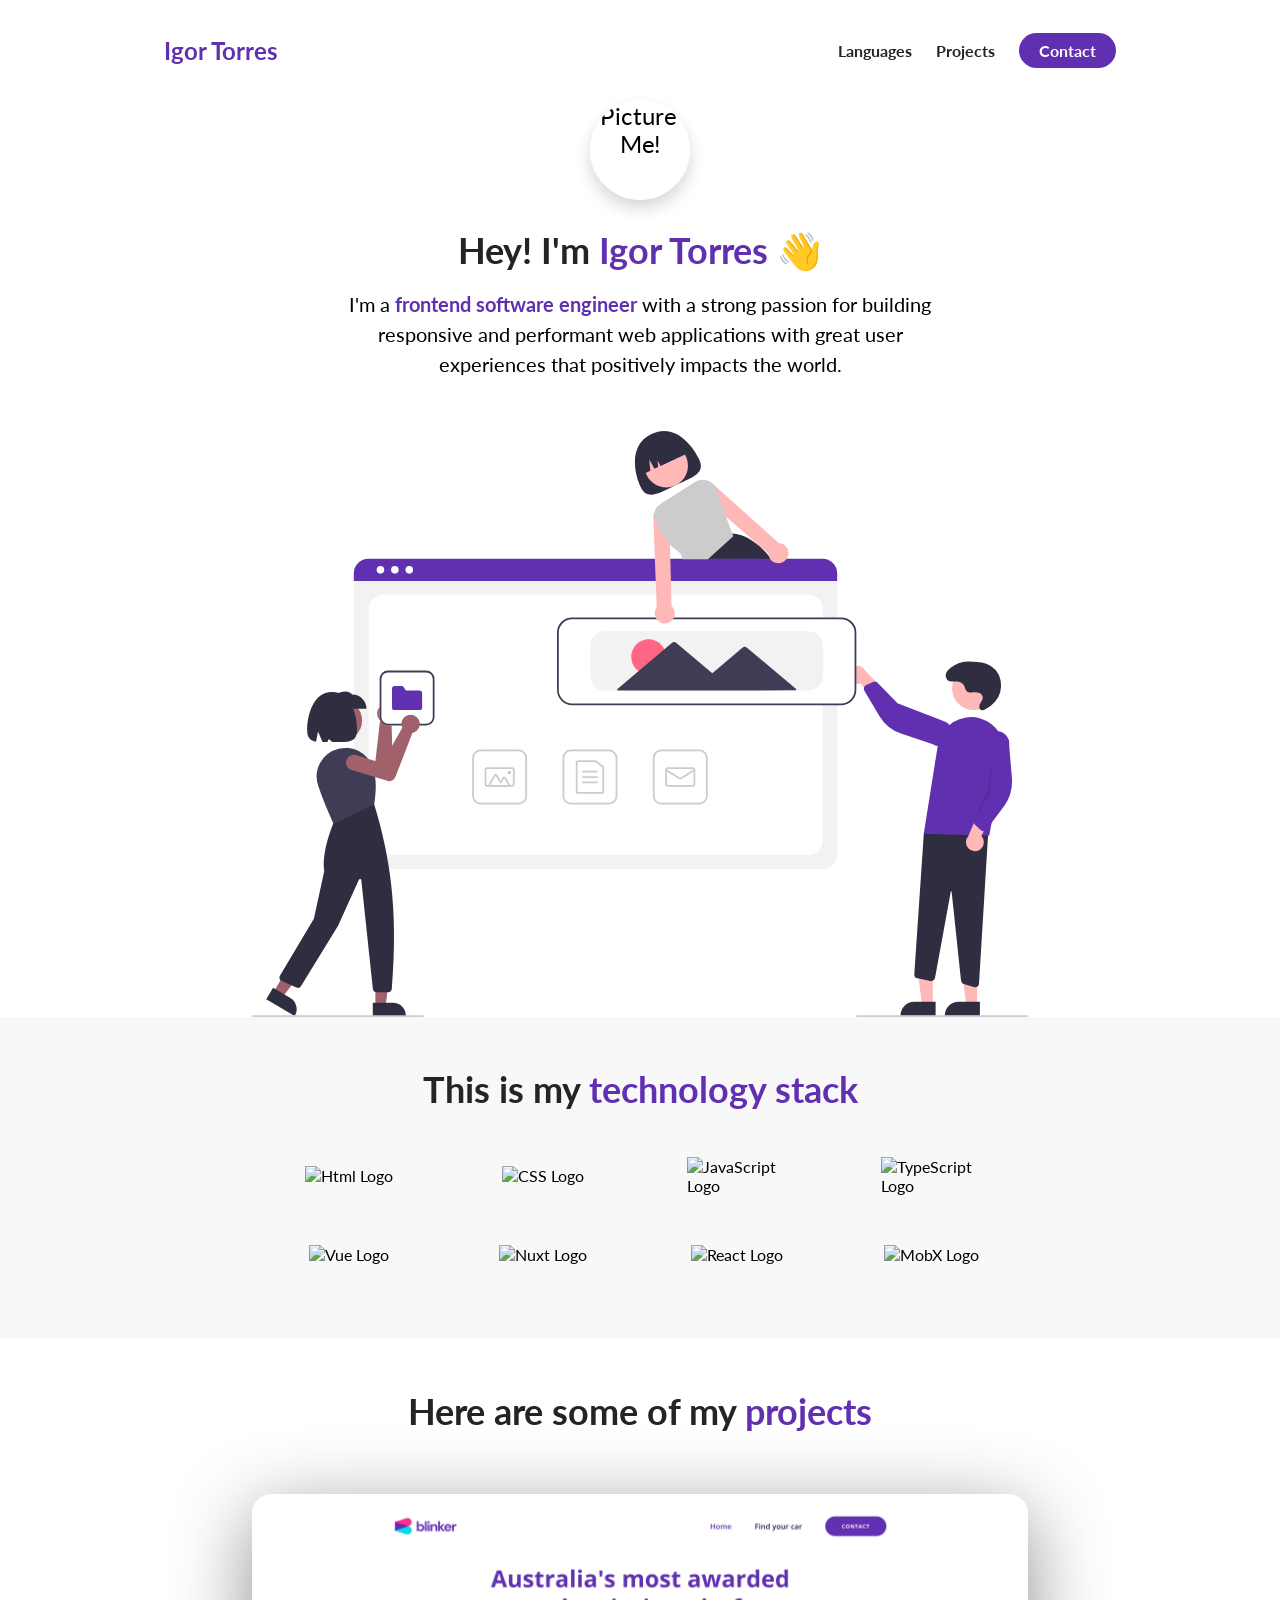
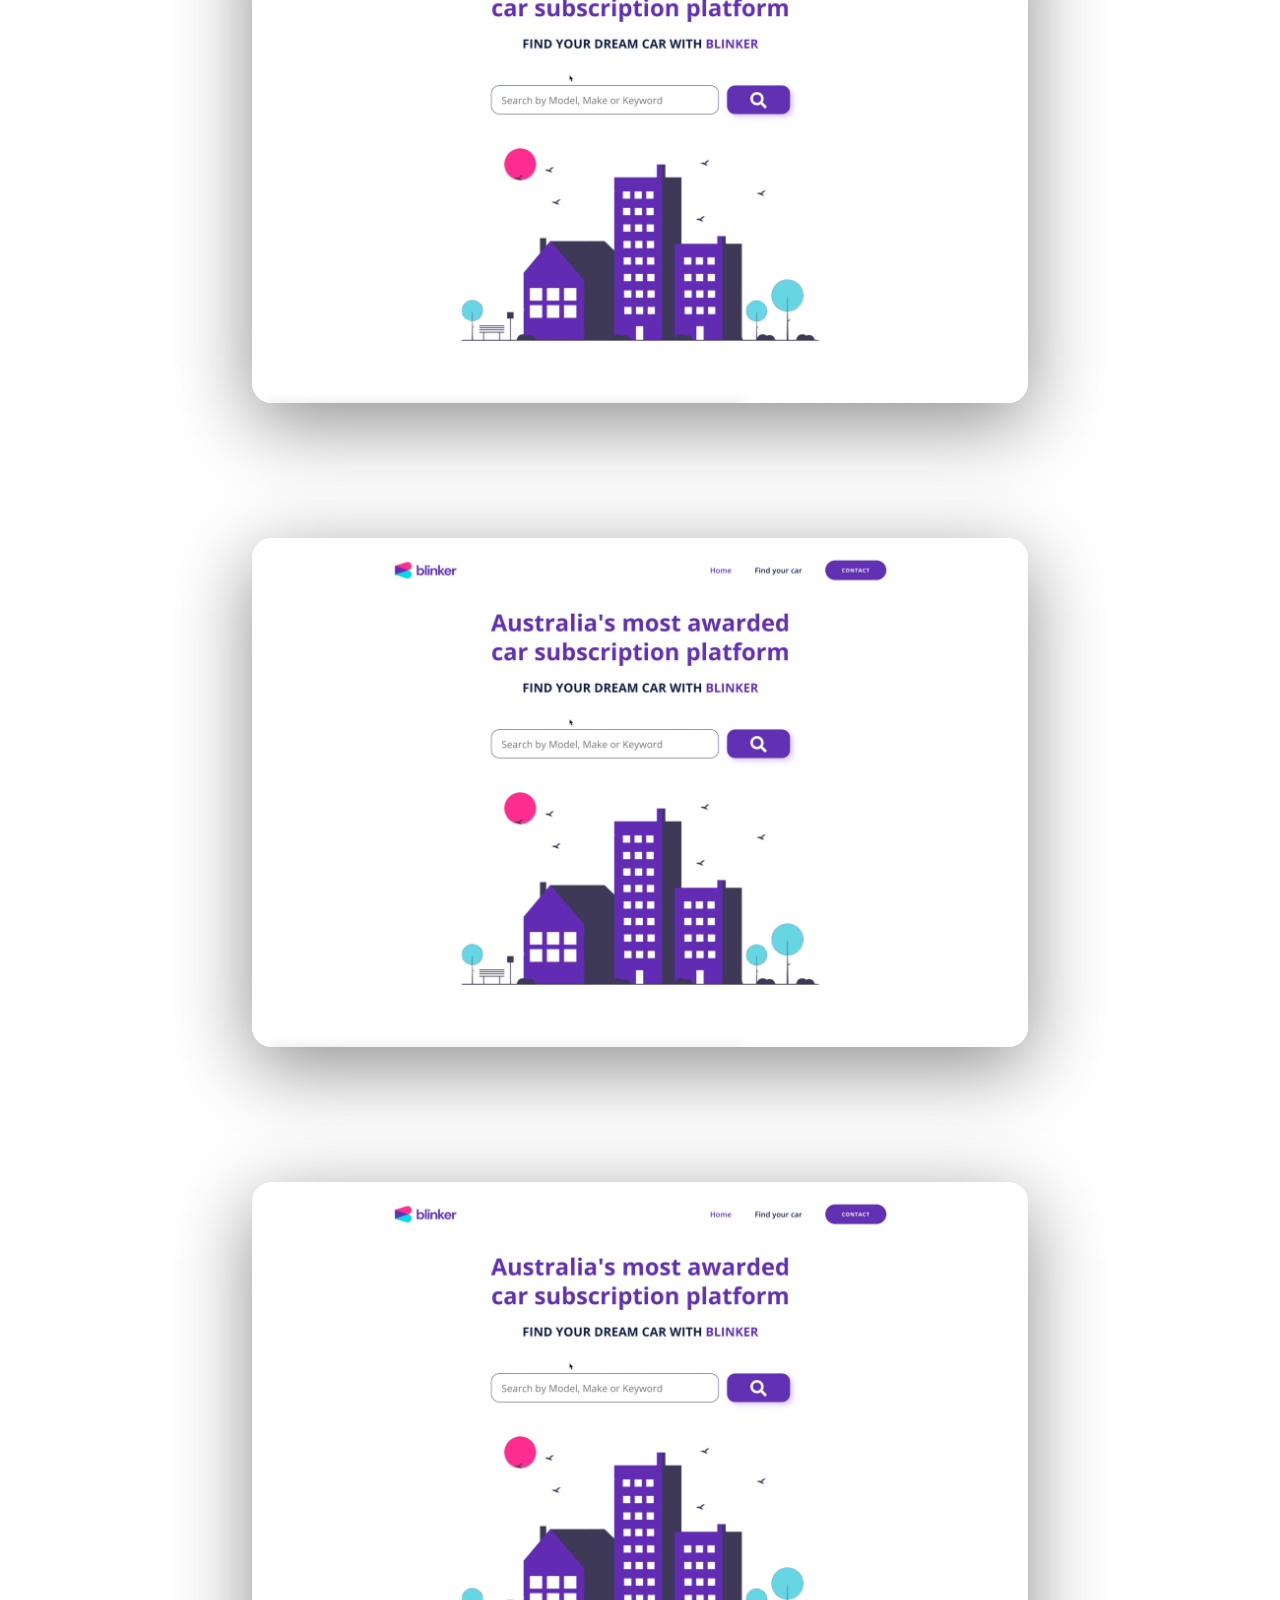
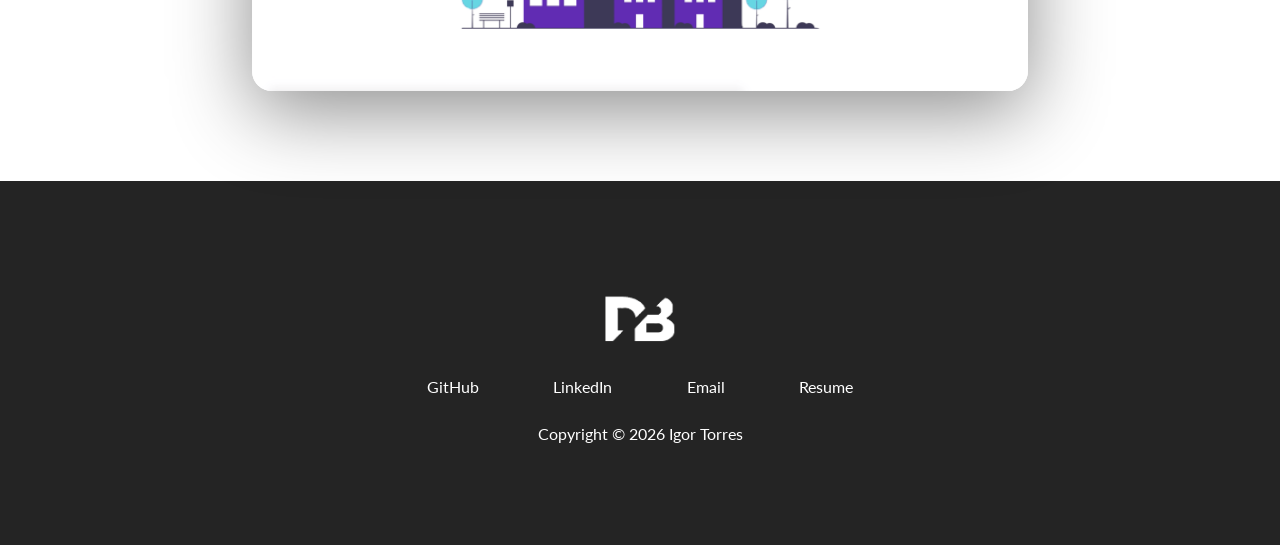
==== index.html @ 581d93eb "new file:   assets/Example Resume.pdf 	new file:   assets/chat.png 	new file:   assets/dashboard.png" ====
<!DOCTYPE html>
<html lang="en">

<head>
  <meta charset="UTF-8">
  <meta http-equiv="X-UA-Compatible" content="IE=edge">
  <meta name="viewport" content="width=device-width, initial-scale=1.0">
  <title>Igor Torres</title>
  <link rel="stylesheet" href="./styles.css">
  <script src="https://kit.fontawesome.com/c8e4d183c2.js" crossorigin="anonymous"></script>
</head>

<body>
  <section id="about-me">
    <nav>
      <div class="personal__logo">Igor Torres</div>
      <ul class="nav__link--list">
        <li class="nav__link">
          <a href="#languages" class="
            nav__link--anchor
            link__hover-effect
            link__hover-effect--black
          ">Languages</a>
        </li>
        <li class="nav__link">
          <a href="#projects" class="
            nav__link--anchor
            link__hover-effect
            link__hover-effect--black
          ">Projects</a>
        </li>
        <li class="nav__link">
          <a href="mailto:email@email.com" class="
            nav__link--anchor
            nav__link--anchor-primary
          ">Contact</a>
        </li>
      </ul>
    </nav>
    <div class="flex flex-1">
      <div class="about-me__info row">
        <div class="about-me__info--container">
          <figure class="about-me__picture--mask">
            <img src="./assets/me.jpeg" class="about-me__picture" alt="Picture of Me!">
          </figure>
          <h1 class="about-me__info--title">
            Hey! I'm <span class="text--purple">Igor Torres</span>&nbsp;<span class="wave">👋</span>
          </h1>
          <p class="about-me__info--para">
            I'm a <strong class="text--purple">frontend software engineer</strong> with a strong passion for building
            responsive and performant web
            applications with great user experiences that positively impacts the world.
          </p>
          <div class="about-me__links">
            <a href="" class="about-me__link">
              <i class="fab fa-linkedin-in"></i>
            </a>
            <a href="" class="about-me__link">
              <i class="fab fa-github"></i>
            </a>
            <a href="" class="about-me__link">
              <i class="far fa-envelope"></i>
            </a>
            <a href="./assets/Example Resume.pdf" target="_blank" class="about-me__link">
              <i class="fas fa-file-pdf"></i>
            </a>
          </div>
        </div>
        <figure class="about-me__img--container">
          <img src="./assets/undraw_websites.svg" class="about-me__img" alt="">
        </figure>
      </div>
    </div>
  </section>
  <section id="languages">
    <div class="container">
      <div class="row">
        <h1 class="section__title">This is my <span class="text--purple">technology stack</span></h1>
        <div class="language__list">
          <div class="language">
            <figure class="language__img--wrapper">
              <img
                src="https://upload.wikimedia.org/wikipedia/commons/thumb/3/38/HTML5_Badge.svg/240px-HTML5_Badge.svg.png"
                alt="Html Logo" class="language__img" />
            </figure>
            <span class="language__name">HTML</span>
          </div>
          <div class="language">
            <figure class="language__img--wrapper">
              <img src="https://cdn.iconscout.com/icon/free/png-256/css-131-722685.png" alt="CSS Logo"
                class="language__img" />
            </figure>
            <span class="language__name">CSS</span>
          </div>
          <div class="language">
            <figure class="language__img--wrapper">
              <img src="https://cdn.iconscout.com/icon/free/png-256/javascript-1-225993.png" alt="JavaScript Logo"
                class="language__img" />
            </figure>
            <span class="language__name">JavaScript</span>
          </div>
          <div class="language">
            <figure class="language__img--wrapper">
              <img src="https://cdn.iconscout.com/icon/free/png-256/typescript-3521774-2945272.png"
                alt="TypeScript Logo" class="language__img" />
            </figure>
            <span class="language__name">TypeScript</span>
          </div>
          <div class="language">
            <figure class="language__img--wrapper">
              <img src="https://cdn.iconscout.com/icon/free/png-256/vue-282497.png" alt="Vue Logo"
                class="language__img" />
            </figure>
            <span class="language__name">Vue</span>
          </div>
          <div class="language">
            <figure class="language__img--wrapper">
              <img src="https://cdn.iconscout.com/icon/free/png-256/nuxt-dot-js-3628959-3030184.png" alt="Nuxt Logo"
                class="language__img" />
            </figure>
            <span class="language__name">Nuxt</span>
          </div>
          <div class="language">
            <figure class="language__img--wrapper">
              <img src="https://cdn.iconscout.com/icon/free/png-256/react-3-1175109.png" alt="React Logo"
                class="language__img" />
            </figure>
            <span class="language__name">React</span>
          </div>
          <div class="language">
            <figure class="language__img--wrapper">
              <img src="https://mobx.js.org/img/mobx.png" alt="MobX Logo" class="language__img" />
            </figure>
            <span class="language__name">MobX</span>
          </div>
        </div>
      </div>
    </div>
  </section>
  <section id="projects">
    <div class="container">
      <div class="row">
        <h1 class="section__title">Here are some of my <span class="text--purple">projects</span></h1>
        <ul class="project__list">
          <li class="project">
            <div class="project__wrapper">
              <img src="./assets/loopit.png" class="project__img" alt="Car subscription project">
              <div class="project__description">
                <h3 class="project__description--title">Car sales project</h3>
                <h4 class="project__description--sub-title">
                  Html, CSS, JavaScript, Vue, Vuex
                </h4>
                <p class="project__description--para">
                  Lorem ipsum dolor sit amet, consectetur adipiscing elit. Sed diam leo, scelerisque sed odio eget,
                  luctus faucibus augue. Fusce volutpat iaculis dapibus. Lorem ipsum dolor sit amet, consectetur
                  adipiscing elit. Maecenas id eleifend libero. In hac habitasse platea dictumst.
                </p>
                <div class="project__description--links">
                  <a href="https://www.github.com/yourlink" target="_blank" class="project__description--link">
                    <i class="fab fa-github"></i>
                  </a>
                  <a href="https://www.yourwebsite.com" class="project__description--link">
                    <i class="fas fa-link"></i>
                  </a>
                </div>
              </div>
            </div>
          </li>
          <li class="project">
            <div class="project__wrapper">
              <img src="./assets/loopit.png" class="project__img" alt="Car subscription project">
              <div class="project__description">
                <h3 class="project__description--title">Car sales project</h3>
                <h4 class="project__description--sub-title">
                  Html, CSS, JavaScript, Vue, Vuex
                </h4>
                <p class="project__description--para">
                  Lorem ipsum dolor sit amet, consectetur adipiscing elit. Sed diam leo, scelerisque sed odio eget,
                  luctus faucibus augue. Fusce volutpat iaculis dapibus. Lorem ipsum dolor sit amet, consectetur
                  adipiscing elit. Maecenas id eleifend libero. In hac habitasse platea dictumst.
                </p>
                <div class="project__description--links">
                  <a href="https://www.github.com/yourlink" target="_blank" class="project__description--link">
                    <i class="fab fa-github"></i>
                  </a>
                  <a href="https://www.yourwebsite.com" class="project__description--link">
                    <i class="fas fa-link"></i>
                  </a>
                </div>
              </div>
            </div>
          </li>
          <li class="project">
            <div class="project__wrapper">
              <img src="./assets/loopit.png" class="project__img" alt="Car subscription project">
              <div class="project__description">
                <h3 class="project__description--title">Dashboard</h3>
                <h4 class="project__description--sub-title">
                  Html, CSS, JavaScript, Vue, Vuex
                </h4>
                <p class="project__description--para">
                  Lorem ipsum dolor sit amet, consectetur adipiscing elit. Sed diam leo, scelerisque sed odio eget,
                  luctus faucibus augue. Fusce volutpat iaculis dapibus. Lorem ipsum dolor sit amet, consectetur
                  adipiscing elit. Maecenas id eleifend libero. In hac habitasse platea dictumst.
                </p>
                <div class="project__description--links">
                  <a href="https://www.github.com/yourlink" target="_blank" class="project__description--link">
                    <i class="fab fa-github"></i>
                  </a>
                  <a href="https://www.yourwebsite.com" class="project__description--link">
                    <i class="fas fa-link"></i>
                  </a>
                </div>
              </div>
            </div>
          </li>
        </ul>
      </div>
    </div>
  </section>
  <footer>
    <div class="row footer__row">
      <a href="#" class="footer__anchor">
        <figure class="footer__logo">
          <img src="./assets/logo.svg" class="footer__logo--img" alt="">
        </figure>
        <span class="footer__logo--popper">
          Top
          <i class="fas fa-arrow-up"></i>
        </span>
      </a>
      <div class="footer__social--list">
        <a href="https://google.com" target="_blank" class="
          footer__social--link
          link__hover-effect
          link__hover-effect--white
        " target="_blank">GitHub</a>
        <a href="https://google.com" target="_blank" class="
          footer__social--link
          link__hover-effect
          link__hover-effect--white
        " target="_blank">LinkedIn</a>
        <a href="mailto:email@email.com" target="_blank" class="
          footer__social--link
          link__hover-effect
          link__hover-effect--white
        " target="_blank">Email</a>
        <a href="./assets/Example Resume.pdf" target="_blank" class="
          footer__social--link
          link__hover-effect
          link__hover-effect--white
        " target="_blank">Resume</a>
      </div>
      <div class="footer__copyright">Copyright © 2026 Igor Torres</div>
    </div>
  </footer>
</body>

</html>
---- styles.css ----
@import url('https://fonts.googleapis.com/css2?family=Lato:wght@400;700&display=swap');

/* -----------------------
--------- GENERAL --------
----------------------- */

* {
  font-family: 'Lato', sans-serif;
  padding: 0;
  margin: 0;
  box-sizing: border-box;
}

html {
  scroll-behavior: smooth;
}

h1, h2, h3, h4, h5, h6, span {
  color: #242424;
  text-align: center;
  line-height: 1.25;
}

h1 {
  font-size: 36px;
}

p {
  line-height: 1.5;
  font-size: 16px;
}

a {
  text-decoration: none;
  position: relative;
  transition: opacity 300ms ease;
}

i:hover {
  opacity: 0.7;
}

.link__hover-effect:after {
  content: "";
  position: absolute;
  height: 3px;
  width: 0;
  bottom: -3px;
  right: 0;
  transition: all 300ms ease;
}

.link__hover-effect--white:after {
  background-color: #fff;
}
.link__hover-effect--black:after {
  background-color: #000;
}

.link__hover-effect:hover:after {
  width: 100%;
  left: 0;
}

li {
  list-style-type: none;
}

.flex {
  display: flex;
}

.flex-1 {
  flex: 1;
}

.container {
  padding: 50px 0;
}
.row {
  width: 100%;
  max-width: 800px;
  margin: 0 auto;
  padding: 0 12px;
}

.text--purple {
  color: #6030b1;
}

section:nth-child(even) {
  background-color: #f8f8f8;
}

.section__title {
  margin-bottom: 20px;
}

/* -----------------------
----- NAVIGATION BAR -----
----------------------- */

nav {
  height: 100px;
  width: 100%;
  max-width: 1000px;
  margin: 0 auto;
  display: flex;
  justify-content: space-between;
  align-items: center;
  padding: 0 12px;
}

.nav__link--list {
  display: flex;
}

.nav__link--anchor {
  margin: 0 12px;
  color: #242424;
  font-weight: 700;
}

.nav__link--anchor-primary {
  background-color: #6030b1;
  padding: 8px 20px;
  border-radius: 50px;
  color: white;
  transition: all 300ms ease;
}

.nav__link--anchor-primary:hover {
  background-color: #5d3eff;
}

.personal__logo {
  font-size: 24px;
  color: #6030b1;
  margin: 0 12px;
  font-weight: bold
}

/* -----------------------
-------- ABOUT ME --------
----------------------- */

#about-me {
  min-height: 100vh;
  display: flex;
  flex-direction: column;
}

.about-me__info {
  display: flex;
  flex-direction: column;
}

.about-me__info--container {
  display: flex;
  flex-direction: column;
  align-items: center;
  max-width: 600px;
  margin: 0 auto;
  text-align: center;
}

.about-me__picture--mask {
  width: 100px;
  height: 100px;
  border-radius: 50%;
  overflow: hidden;
  box-shadow: 0 8px 16px rgba(0, 0, 0, 0.16);
  margin-bottom: 28px;
  animation: animate-profile-picture 800ms 200ms backwards;
}

@keyframes animate-profile-picture {
  0% {
    transform: scale(0);
  }
  80% {
    transform: scale(1.1);
  }
  100% {
    transform: scale(1);
  }
}

.about-me__picture {
  width: 100%;
  transform: scale(1.5);
  padding-top: 8px;
}

.about-me__info--title {
  margin-bottom: 16px;
  animation: fade-up 650ms 400ms backwards;
}
.about-me__info--para {
  font-size: 20px;
  margin-bottom: 28px;
  animation: fade-up 650ms 600ms backwards;
}

.about-me__link {
  font-size: 20px;
  color: #242424;
  padding: 0 16px;
}

.about-me__links {
  animation: fade-up 650ms 800ms backwards;
}

@keyframes fade-up {
  0% {
    opacity: 0;
    transform: translateY(40px);
  }
  100% {
    opacity: 1;
    transform: translateY(0);
  }
}

.about-me__img--container {
  flex: 1;
  display: flex;
  align-items: center;
}
.about-me__img {
  width: 100%;
  animation: fade-in 1200ms 800ms backwards;
}

@keyframes fade-in {
  0% {
    opacity: 0;
  }
  100% {
    opacity: 1;
  }
}

.wave {
  display: inline-block;
  animation: animate-wave 500ms infinite ease-in-out;
}

@keyframes animate-wave {
  0% {
    transform: rotate(0);
  }
  50% {
    transform: rotate(30deg);
  }
  100% {
    transform: rotate(0);
  }
}

/* -----------------------
------ TECH - STACK ------
----------------------- */

.language__img {
  width: 100%;
  max-width: 100px;
  transition: all 300ms;
}
.language:hover .language__img {
  filter: brightness(80%);
  opacity: 0.86;
  transform: scale(0.9);
}

.language {
  width: 25%;
  display: flex;
  justify-content: center;
  position: relative;
}
.language__img--wrapper {
  display: flex;
  justify-content: center;
  align-items: center;
  padding: 25px 16px;
}

.language__list {
  display: flex;
  justify-content: center;
  width: 100%;
  flex-wrap: wrap;
}

.language__name {
  position: absolute;
  bottom: 0;
  transform: scale(0);
  transition: all 300ms;
  font-size: 20px;
  opacity: 0;
}
.language:hover .language__name {
  transform: scale(1);
  opacity: 1;
}

/* -----------------------
-------- PROJECTS --------
----------------------- */

.project {
  margin-bottom: 135px;
}

.project:last-child {
  margin-bottom: 40px;
}

.project__img {
  width: 100%;
  transition: all 500ms ease;
}

.project__wrapper {
  display: flex;
  box-shadow: 0 20px 80px rgba(0, 0, 0, 0.45);
  border-radius: 20px;
  overflow: hidden;
  position: relative;
}
.project__wrapper:before {
  content: "";
  position: absolute;
  top: 0;
  left: 0;
  height: 100%;
  width: 100%;
  background-color: #1c1d25;
  opacity: 0;
  transition: all 450ms ease;
  z-index: 2;
  transform: translateY(100%);
}
.project:hover .project__wrapper:before {
  transform: translateY(0);
  opacity: 0.7;
}
.project:hover .project__img {
  transform: scale(1.07);
  filter: blur(5px);
}

.project:hover .project__description {
  opacity: 1;
  transform: translateY(-50%);
}

.project__list {
  padding-top: 40px;
}

.project__description {
  position: absolute;
  top: 50%;
  left: 90px;
  transform: translateY(100%);
  max-width: 550px;
  z-index: 3;
  opacity: 0;
  transition: transform 450ms, opacity 300ms;
}

.project__description--title {
  font-size: 40px;
}

.project__description--para {
  margin: 16px 0;
}

.project__description--link {
  font-size: 20px;
  margin-right: 16px;
}

.project__description--title,
.project__description--sub-title,
.project__description--para,
.project__description--link {
  text-align: left;
  color: #fff;
}

/* -----------------------
--------- FOOTER ---------
----------------------- */

footer {
  background-color: #242424;
}

.footer__social--list {
  width: 100%;
  max-width: 500px;
  display: flex;
  justify-content: space-around;
  margin-bottom: 28px;
}
.footer__row {
  display: flex;
  flex-direction: column;
  align-items: center;
  justify-content: center;
  padding: 8% 0;
}

.footer__logo--img {
  width: 70px;
  height: 70px;
}

.footer__social--link,
.footer__copyright,
.footer__logo--popper {
  color: #fff;
}

.footer__logo--popper {
  position: absolute;
  right: 0;
  top: 30px;
  font-weight: 700;
  opacity: 0;
  transition: all 300ms ease;
}

.footer__anchor {
  margin-bottom: 20px;
  position: relative;
}

.footer__anchor:hover .footer__logo--popper {
  transform: translateX(60px);
  opacity: 1;
}

/* Small phones, tablets, large smartphones */
@media (max-width: 768px) {
  nav {
    height: 68px;
  }

  h1 {
    font-size: 28px;
  }

  .about-me__info--para {
    font-size: 18px;
  }

  .language {
    width: calc(100% / 3);
  }

  .project__description--para {
    font-size: 14px;
  }

  .project__description {
    left: 30px;
    padding-right: 30px;
  }
}

/* -----------------------
--------- MOBILE ---------
----------------------- */

@media (max-width: 480px) {
  .nav__link:not(:last-child) {
    display: none;
  }

  .project__wrapper {
    border-radius: 0;
  }

  .project__description {
    padding: 0;
    left: 0;
    width: 100%;
  }

  .project__description--para {
    display: none;
  }

  .project__description--links {
    display: flex;
    justify-content: center;
  }

  .project__description--title {
    font-size: 32px;
    line-height: 1;
    text-align: center;
  }

  .project__description--sub-title {
    text-align: center;
    margin: 12px 0;
  }
}
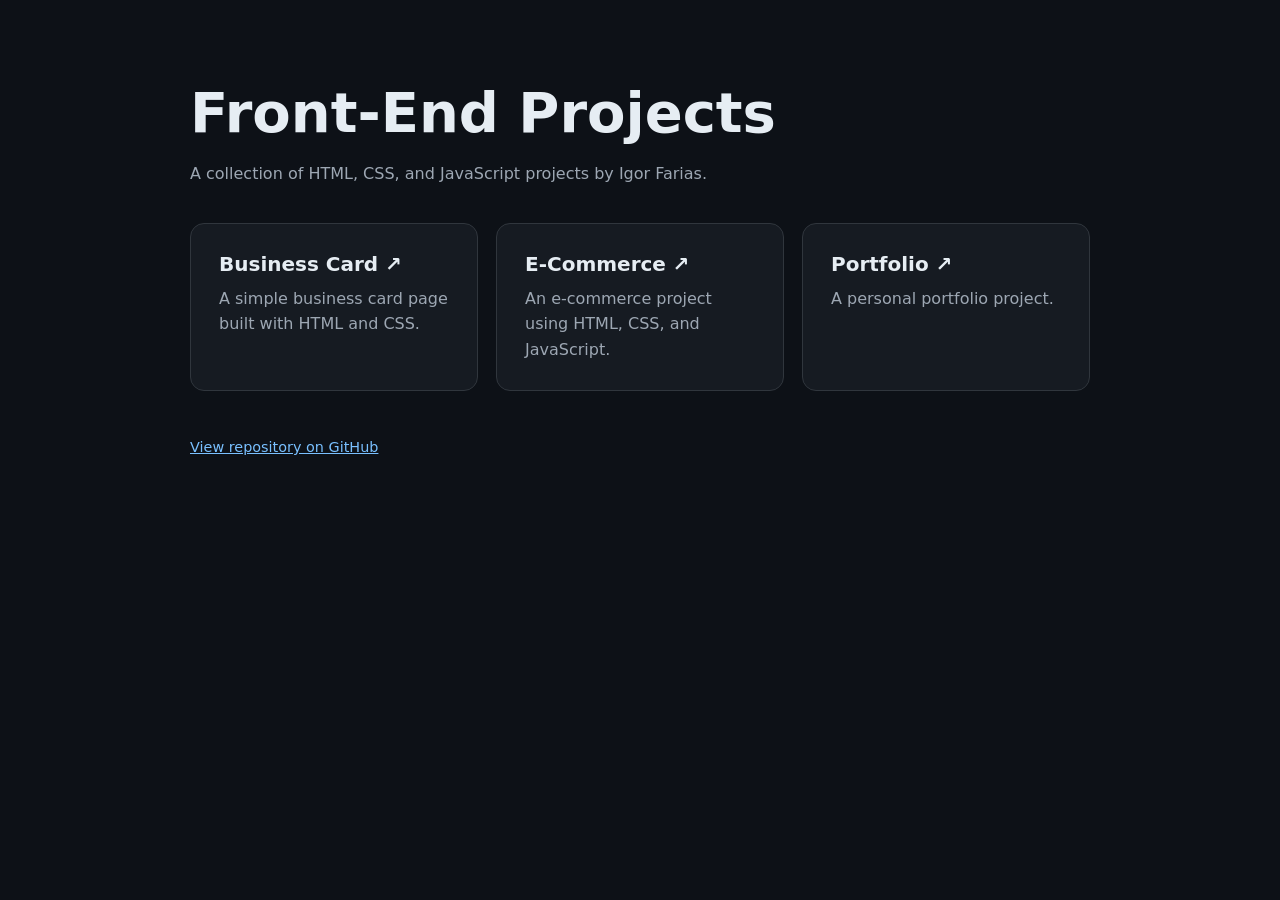
==== commit d1ffca99: "Add GitHub Pages project homepage" ====
--- a/index.html
+++ b/index.html
@@ -1,259 +1,45 @@
 <!DOCTYPE html>
 <html lang="en">
-
 <head>
   <meta charset="UTF-8">
-  <meta http-equiv="X-UA-Compatible" content="IE=edge">
   <meta name="viewport" content="width=device-width, initial-scale=1.0">
-  <title>Igor Torres</title>
-  <link rel="stylesheet" href="./styles.css">
-  <script src="https://kit.fontawesome.com/c8e4d183c2.js" crossorigin="anonymous"></script>
+  <meta name="description" content="Front-end development projects by Igor Farias.">
+  <title>Igor's Front-End Projects</title>
+  <style>
+    :root { color-scheme: dark; font-family: system-ui, -apple-system, BlinkMacSystemFont, "Segoe UI", sans-serif; }
+    * { box-sizing: border-box; }
+    body { margin: 0; min-height: 100vh; background: #0d1117; color: #e6edf3; }
+    main { width: min(900px, 100% - 40px); margin: 0 auto; padding: 80px 0; }
+    h1 { font-size: clamp(2rem, 5vw, 3.5rem); margin: 0 0 12px; }
+    p { color: #9da7b3; line-height: 1.6; }
+    .projects { display: grid; grid-template-columns: repeat(auto-fit, minmax(230px, 1fr)); gap: 18px; margin-top: 36px; }
+    .project { display: block; padding: 28px; background: #161b22; border: 1px solid #30363d; border-radius: 14px; text-decoration: none; color: inherit; transition: border-color .2s, transform .2s; }
+    .project:hover, .project:focus-visible { border-color: #58a6ff; transform: translateY(-3px); }
+    .project h2 { margin: 0 0 10px; font-size: 1.25rem; }
+    .project p { margin: 0; }
+    footer { margin-top: 48px; font-size: .9rem; }
+    footer a { color: #79c0ff; }
+  </style>
 </head>
-
 <body>
-  <section id="about-me">
-    <nav>
-      <div class="personal__logo">Igor Torres</div>
-      <ul class="nav__link--list">
-        <li class="nav__link">
-          <a href="#languages" class="
-            nav__link--anchor
-            link__hover-effect
-            link__hover-effect--black
-          ">Languages</a>
-        </li>
-        <li class="nav__link">
-          <a href="#projects" class="
-            nav__link--anchor
-            link__hover-effect
-            link__hover-effect--black
-          ">Projects</a>
-        </li>
-        <li class="nav__link">
-          <a href="mailto:email@email.com" class="
-            nav__link--anchor
-            nav__link--anchor-primary
-          ">Contact</a>
-        </li>
-      </ul>
-    </nav>
-    <div class="flex flex-1">
-      <div class="about-me__info row">
-        <div class="about-me__info--container">
-          <figure class="about-me__picture--mask">
-            <img src="./assets/me.jpeg" class="about-me__picture" alt="Picture of Me!">
-          </figure>
-          <h1 class="about-me__info--title">
-            Hey! I'm <span class="text--purple">Igor Torres</span>&nbsp;<span class="wave">👋</span>
-          </h1>
-          <p class="about-me__info--para">
-            I'm a <strong class="text--purple">frontend software engineer</strong> with a strong passion for building
-            responsive and performant web
-            applications with great user experiences that positively impacts the world.
-          </p>
-          <div class="about-me__links">
-            <a href="" class="about-me__link">
-              <i class="fab fa-linkedin-in"></i>
-            </a>
-            <a href="" class="about-me__link">
-              <i class="fab fa-github"></i>
-            </a>
-            <a href="" class="about-me__link">
-              <i class="far fa-envelope"></i>
-            </a>
-            <a href="./assets/Example Resume.pdf" target="_blank" class="about-me__link">
-              <i class="fas fa-file-pdf"></i>
-            </a>
-          </div>
-        </div>
-        <figure class="about-me__img--container">
-          <img src="./assets/undraw_websites.svg" class="about-me__img" alt="">
-        </figure>
-      </div>
-    </div>
-  </section>
-  <section id="languages">
-    <div class="container">
-      <div class="row">
-        <h1 class="section__title">This is my <span class="text--purple">technology stack</span></h1>
-        <div class="language__list">
-          <div class="language">
-            <figure class="language__img--wrapper">
-              <img
-                src="https://upload.wikimedia.org/wikipedia/commons/thumb/3/38/HTML5_Badge.svg/240px-HTML5_Badge.svg.png"
-                alt="Html Logo" class="language__img" />
-            </figure>
-            <span class="language__name">HTML</span>
-          </div>
-          <div class="language">
-            <figure class="language__img--wrapper">
-              <img src="https://cdn.iconscout.com/icon/free/png-256/css-131-722685.png" alt="CSS Logo"
-                class="language__img" />
-            </figure>
-            <span class="language__name">CSS</span>
-          </div>
-          <div class="language">
-            <figure class="language__img--wrapper">
-              <img src="https://cdn.iconscout.com/icon/free/png-256/javascript-1-225993.png" alt="JavaScript Logo"
-                class="language__img" />
-            </figure>
-            <span class="language__name">JavaScript</span>
-          </div>
-          <div class="language">
-            <figure class="language__img--wrapper">
-              <img src="https://cdn.iconscout.com/icon/free/png-256/typescript-3521774-2945272.png"
-                alt="TypeScript Logo" class="language__img" />
-            </figure>
-            <span class="language__name">TypeScript</span>
-          </div>
-          <div class="language">
-            <figure class="language__img--wrapper">
-              <img src="https://cdn.iconscout.com/icon/free/png-256/vue-282497.png" alt="Vue Logo"
-                class="language__img" />
-            </figure>
-            <span class="language__name">Vue</span>
-          </div>
-          <div class="language">
-            <figure class="language__img--wrapper">
-              <img src="https://cdn.iconscout.com/icon/free/png-256/nuxt-dot-js-3628959-3030184.png" alt="Nuxt Logo"
-                class="language__img" />
-            </figure>
-            <span class="language__name">Nuxt</span>
-          </div>
-          <div class="language">
-            <figure class="language__img--wrapper">
-              <img src="https://cdn.iconscout.com/icon/free/png-256/react-3-1175109.png" alt="React Logo"
-                class="language__img" />
-            </figure>
-            <span class="language__name">React</span>
-          </div>
-          <div class="language">
-            <figure class="language__img--wrapper">
-              <img src="https://mobx.js.org/img/mobx.png" alt="MobX Logo" class="language__img" />
-            </figure>
-            <span class="language__name">MobX</span>
-          </div>
-        </div>
-      </div>
-    </div>
-  </section>
-  <section id="projects">
-    <div class="container">
-      <div class="row">
-        <h1 class="section__title">Here are some of my <span class="text--purple">projects</span></h1>
-        <ul class="project__list">
-          <li class="project">
-            <div class="project__wrapper">
-              <img src="./assets/loopit.png" class="project__img" alt="Car subscription project">
-              <div class="project__description">
-                <h3 class="project__description--title">Car sales project</h3>
-                <h4 class="project__description--sub-title">
-                  Html, CSS, JavaScript, Vue, Vuex
-                </h4>
-                <p class="project__description--para">
-                  Lorem ipsum dolor sit amet, consectetur adipiscing elit. Sed diam leo, scelerisque sed odio eget,
-                  luctus faucibus augue. Fusce volutpat iaculis dapibus. Lorem ipsum dolor sit amet, consectetur
-                  adipiscing elit. Maecenas id eleifend libero. In hac habitasse platea dictumst.
-                </p>
-                <div class="project__description--links">
-                  <a href="https://www.github.com/yourlink" target="_blank" class="project__description--link">
-                    <i class="fab fa-github"></i>
-                  </a>
-                  <a href="https://www.yourwebsite.com" class="project__description--link">
-                    <i class="fas fa-link"></i>
-                  </a>
-                </div>
-              </div>
-            </div>
-          </li>
-          <li class="project">
-            <div class="project__wrapper">
-              <img src="./assets/loopit.png" class="project__img" alt="Car subscription project">
-              <div class="project__description">
-                <h3 class="project__description--title">Car sales project</h3>
-                <h4 class="project__description--sub-title">
-                  Html, CSS, JavaScript, Vue, Vuex
-                </h4>
-                <p class="project__description--para">
-                  Lorem ipsum dolor sit amet, consectetur adipiscing elit. Sed diam leo, scelerisque sed odio eget,
-                  luctus faucibus augue. Fusce volutpat iaculis dapibus. Lorem ipsum dolor sit amet, consectetur
-                  adipiscing elit. Maecenas id eleifend libero. In hac habitasse platea dictumst.
-                </p>
-                <div class="project__description--links">
-                  <a href="https://www.github.com/yourlink" target="_blank" class="project__description--link">
-                    <i class="fab fa-github"></i>
-                  </a>
-                  <a href="https://www.yourwebsite.com" class="project__description--link">
-                    <i class="fas fa-link"></i>
-                  </a>
-                </div>
-              </div>
-            </div>
-          </li>
-          <li class="project">
-            <div class="project__wrapper">
-              <img src="./assets/loopit.png" class="project__img" alt="Car subscription project">
-              <div class="project__description">
-                <h3 class="project__description--title">Dashboard</h3>
-                <h4 class="project__description--sub-title">
-                  Html, CSS, JavaScript, Vue, Vuex
-                </h4>
-                <p class="project__description--para">
-                  Lorem ipsum dolor sit amet, consectetur adipiscing elit. Sed diam leo, scelerisque sed odio eget,
-                  luctus faucibus augue. Fusce volutpat iaculis dapibus. Lorem ipsum dolor sit amet, consectetur
-                  adipiscing elit. Maecenas id eleifend libero. In hac habitasse platea dictumst.
-                </p>
-                <div class="project__description--links">
-                  <a href="https://www.github.com/yourlink" target="_blank" class="project__description--link">
-                    <i class="fab fa-github"></i>
-                  </a>
-                  <a href="https://www.yourwebsite.com" class="project__description--link">
-                    <i class="fas fa-link"></i>
-                  </a>
-                </div>
-              </div>
-            </div>
-          </li>
-        </ul>
-      </div>
-    </div>
-  </section>
-  <footer>
-    <div class="row footer__row">
-      <a href="#" class="footer__anchor">
-        <figure class="footer__logo">
-          <img src="./assets/logo.svg" class="footer__logo--img" alt="">
-        </figure>
-        <span class="footer__logo--popper">
-          Top
-          <i class="fas fa-arrow-up"></i>
-        </span>
+  <main>
+    <h1>Front-End Projects</h1>
+    <p>A collection of HTML, CSS, and JavaScript projects by Igor Farias.</p>
+    <section class="projects" aria-label="Projects">
+      <a class="project" href="./e_business_card/">
+        <h2>Business Card ↗</h2>
+        <p>A simple business card page built with HTML and CSS.</p>
       </a>
-      <div class="footer__social--list">
-        <a href="https://google.com" target="_blank" class="
-          footer__social--link
-          link__hover-effect
-          link__hover-effect--white
-        " target="_blank">GitHub</a>
-        <a href="https://google.com" target="_blank" class="
-          footer__social--link
-          link__hover-effect
-          link__hover-effect--white
-        " target="_blank">LinkedIn</a>
-        <a href="mailto:email@email.com" target="_blank" class="
-          footer__social--link
-          link__hover-effect
-          link__hover-effect--white
-        " target="_blank">Email</a>
-        <a href="./assets/Example Resume.pdf" target="_blank" class="
-          footer__social--link
-          link__hover-effect
-          link__hover-effect--white
-        " target="_blank">Resume</a>
-      </div>
-      <div class="footer__copyright">Copyright © 2026 Igor Torres</div>
-    </div>
-  </footer>
+      <a class="project" href="./e_commerce/">
+        <h2>E-Commerce ↗</h2>
+        <p>An e-commerce project using HTML, CSS, and JavaScript.</p>
+      </a>
+      <a class="project" href="./e_portfolio/">
+        <h2>Portfolio ↗</h2>
+        <p>A personal portfolio project.</p>
+      </a>
+    </section>
+    <footer><a href="https://github.com/igortfarias/frontenddeveloper">View repository on GitHub</a></footer>
+  </main>
 </body>
-
-</html>+</html>
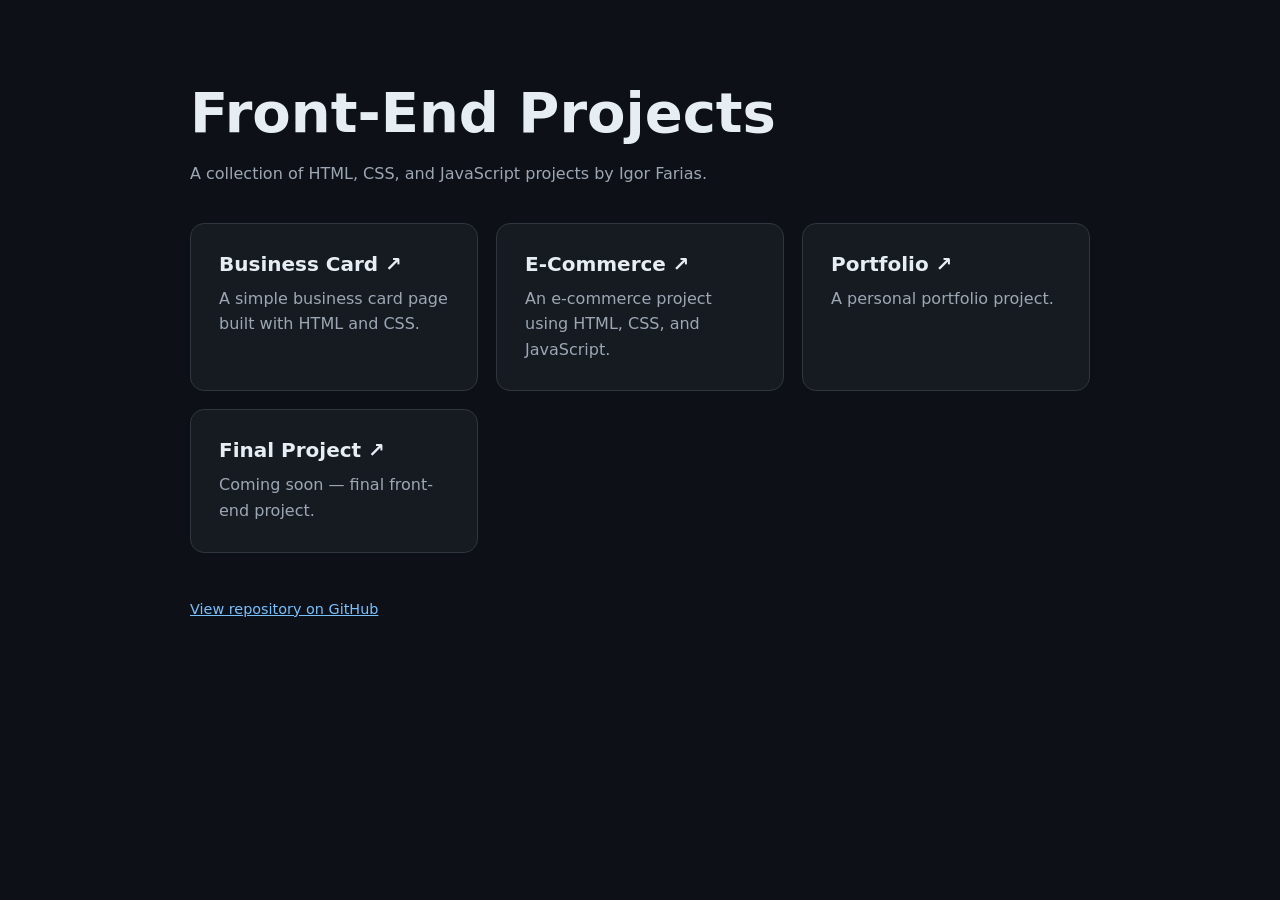
==== commit c2c28562: "Rename project folders and add final project placeholder" ====
--- a/index.html
+++ b/index.html
@@ -26,17 +26,21 @@
     <h1>Front-End Projects</h1>
     <p>A collection of HTML, CSS, and JavaScript projects by Igor Farias.</p>
     <section class="projects" aria-label="Projects">
-      <a class="project" href="./e_business_card/">
+      <a class="project" href="./00_e_business_card/">
         <h2>Business Card ↗</h2>
         <p>A simple business card page built with HTML and CSS.</p>
       </a>
-      <a class="project" href="./e_commerce/">
+      <a class="project" href="./00_e_commerce/">
         <h2>E-Commerce ↗</h2>
         <p>An e-commerce project using HTML, CSS, and JavaScript.</p>
       </a>
-      <a class="project" href="./e_portfolio/">
+      <a class="project" href="./00_e_portfolio/">
         <h2>Portfolio ↗</h2>
         <p>A personal portfolio project.</p>
+      </a>
+      <a class="project" href="./03_Final_Project/">
+        <h2>Final Project ↗</h2>
+        <p>Coming soon — final front-end project.</p>
       </a>
     </section>
     <footer><a href="https://github.com/igortfarias/frontenddeveloper">View repository on GitHub</a></footer>
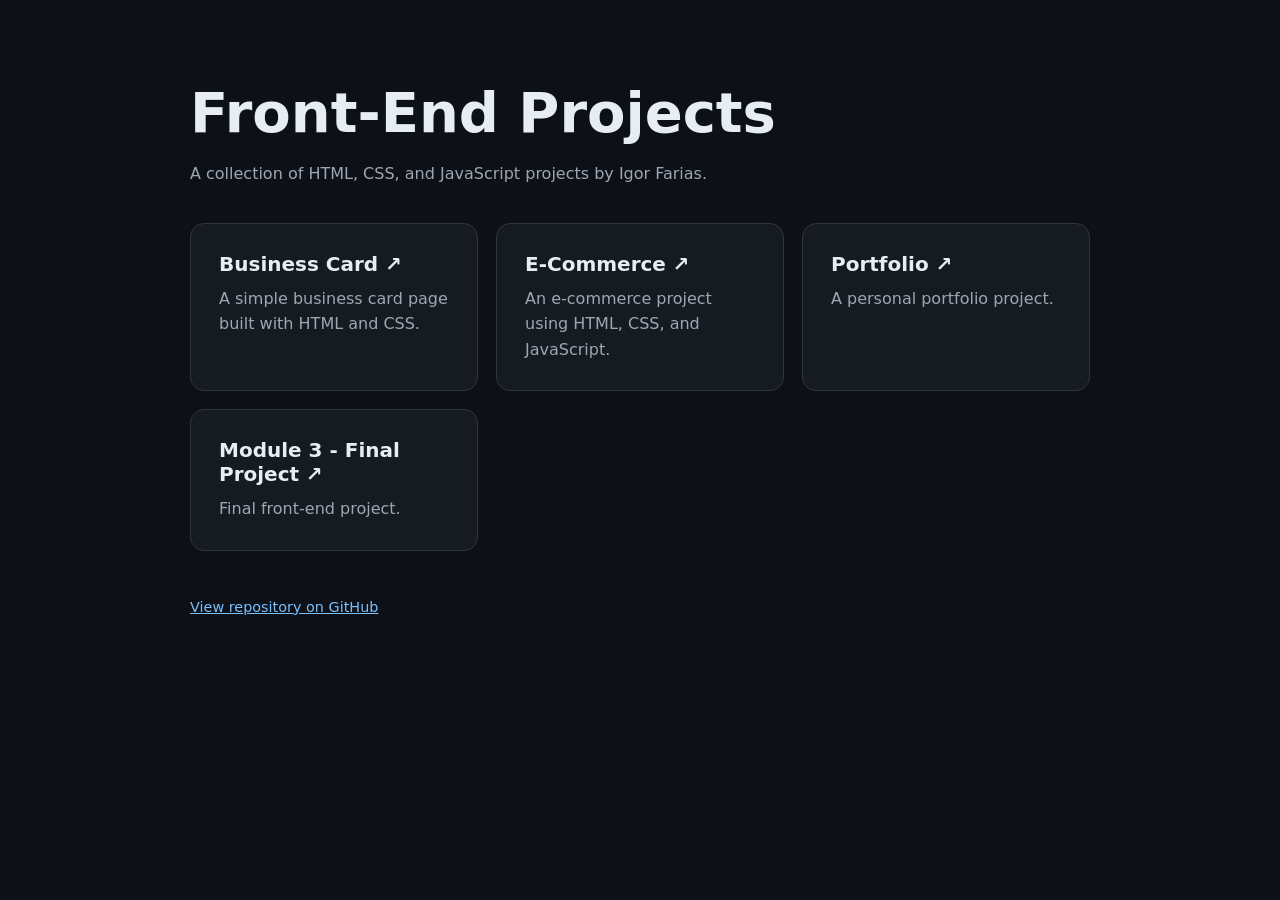
==== commit a288aa90: "modified:   index.html" ====
--- a/index.html
+++ b/index.html
@@ -39,8 +39,8 @@
         <p>A personal portfolio project.</p>
       </a>
       <a class="project" href="./03_Final_Project/">
-        <h2>Final Project ↗</h2>
-        <p>Coming soon — final front-end project.</p>
+        <h2>Module 3 - Final Project ↗</h2>
+        <p>Final front-end project.</p>
       </a>
     </section>
     <footer><a href="https://github.com/igortfarias/frontenddeveloper">View repository on GitHub</a></footer>
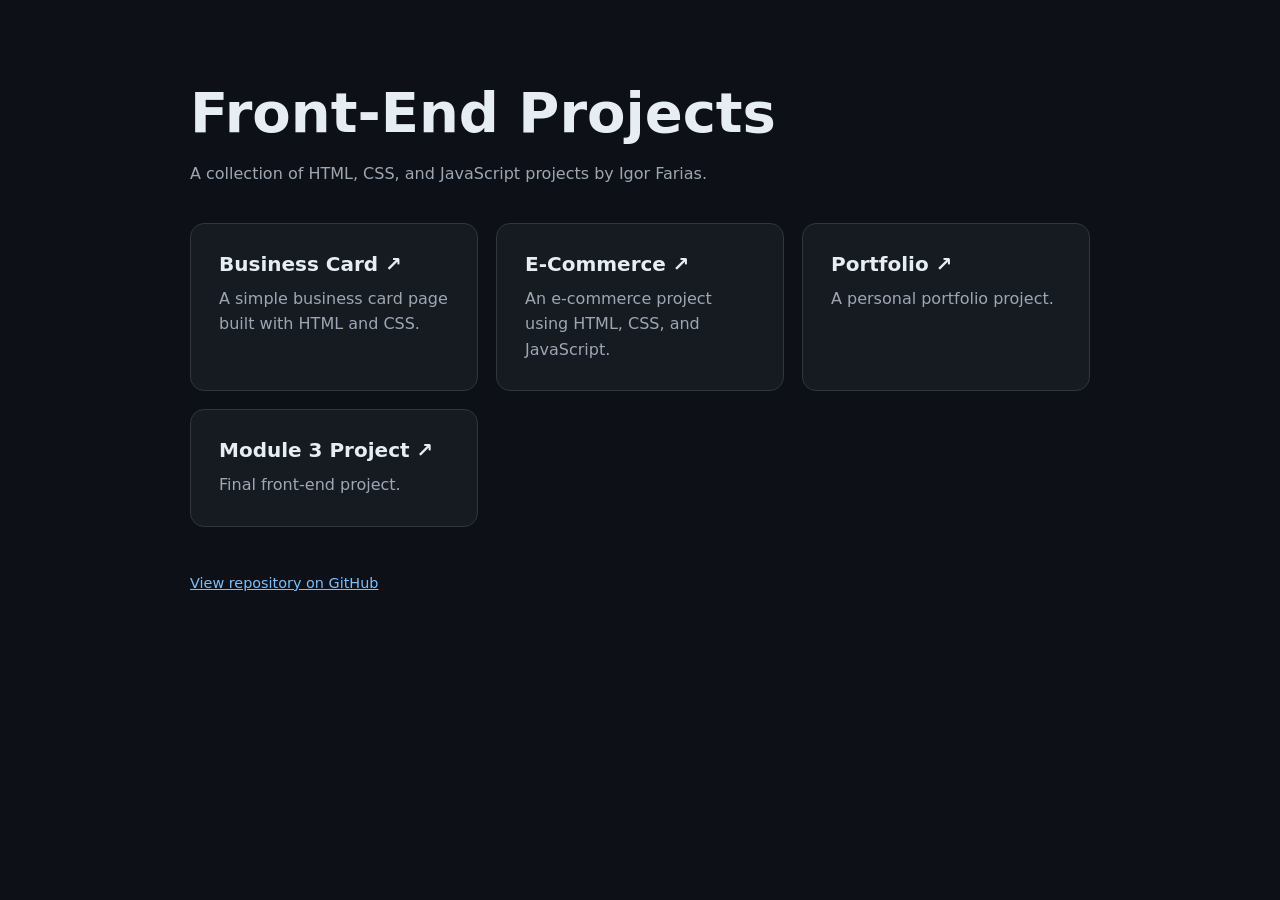
==== commit 2e99f954: "modified:   index.html" ====
--- a/index.html
+++ b/index.html
@@ -39,7 +39,7 @@
         <p>A personal portfolio project.</p>
       </a>
       <a class="project" href="./03_Final_Project/">
-        <h2>Module 3 - Final Project ↗</h2>
+        <h2>Module 3 Project ↗</h2>
         <p>Final front-end project.</p>
       </a>
     </section>
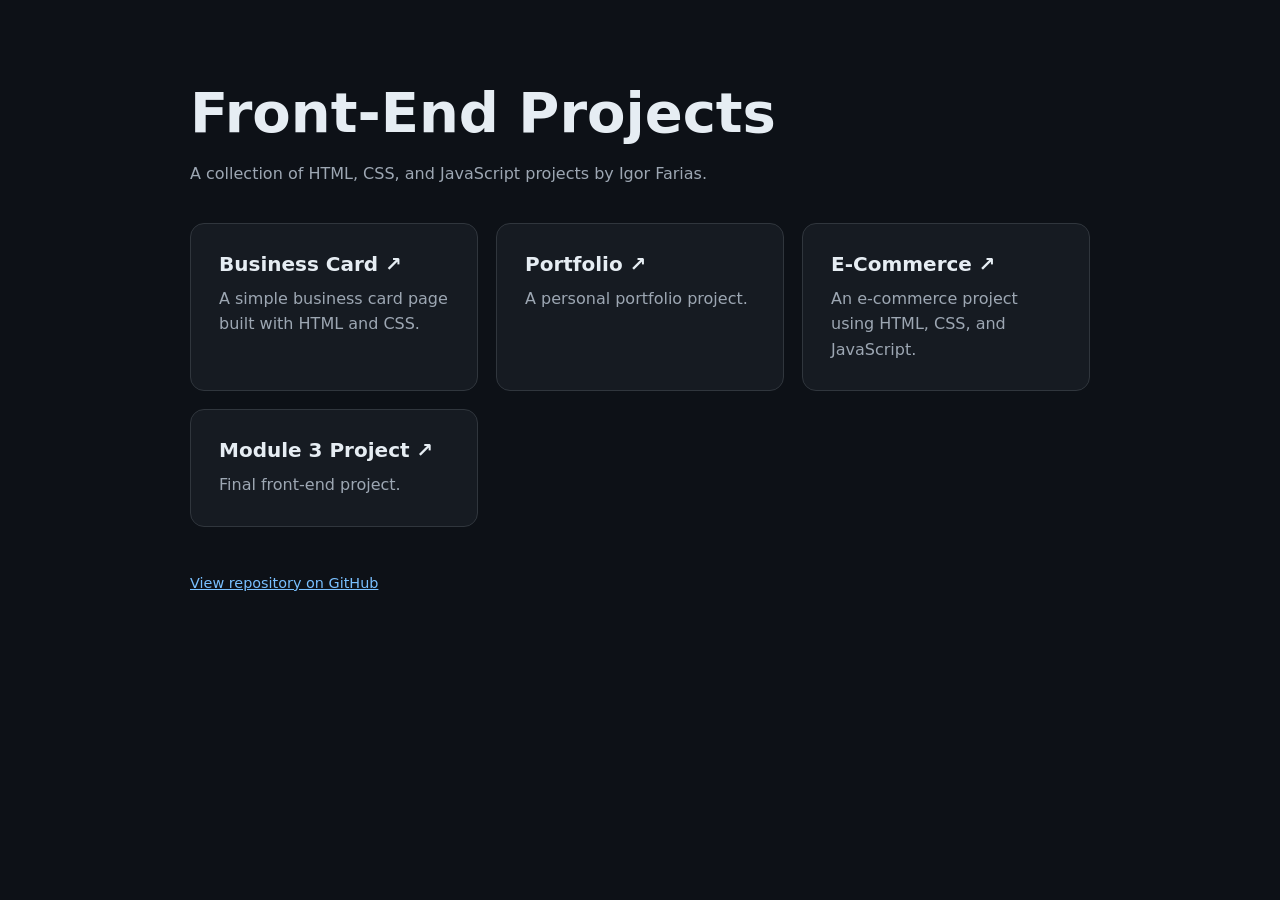
==== commit 2efbe369: "modified:   index.html" ====
--- a/index.html
+++ b/index.html
@@ -26,17 +26,17 @@
     <h1>Front-End Projects</h1>
     <p>A collection of HTML, CSS, and JavaScript projects by Igor Farias.</p>
     <section class="projects" aria-label="Projects">
-      <a class="project" href="./00_e_business_card/">
+      <a class="project" href="./01_e_business_card/">
         <h2>Business Card ↗</h2>
         <p>A simple business card page built with HTML and CSS.</p>
       </a>
-      <a class="project" href="./00_e_commerce/">
+      <a class="project" href="./01_e_portfolio/">
+        <h2>Portfolio ↗</h2>
+        <p>A personal portfolio project.</p>
+      </a>
+            <a class="project" href="./03_e_commerce/">
         <h2>E-Commerce ↗</h2>
         <p>An e-commerce project using HTML, CSS, and JavaScript.</p>
-      </a>
-      <a class="project" href="./00_e_portfolio/">
-        <h2>Portfolio ↗</h2>
-        <p>A personal portfolio project.</p>
       </a>
       <a class="project" href="./03_Final_Project/">
         <h2>Module 3 Project ↗</h2>
